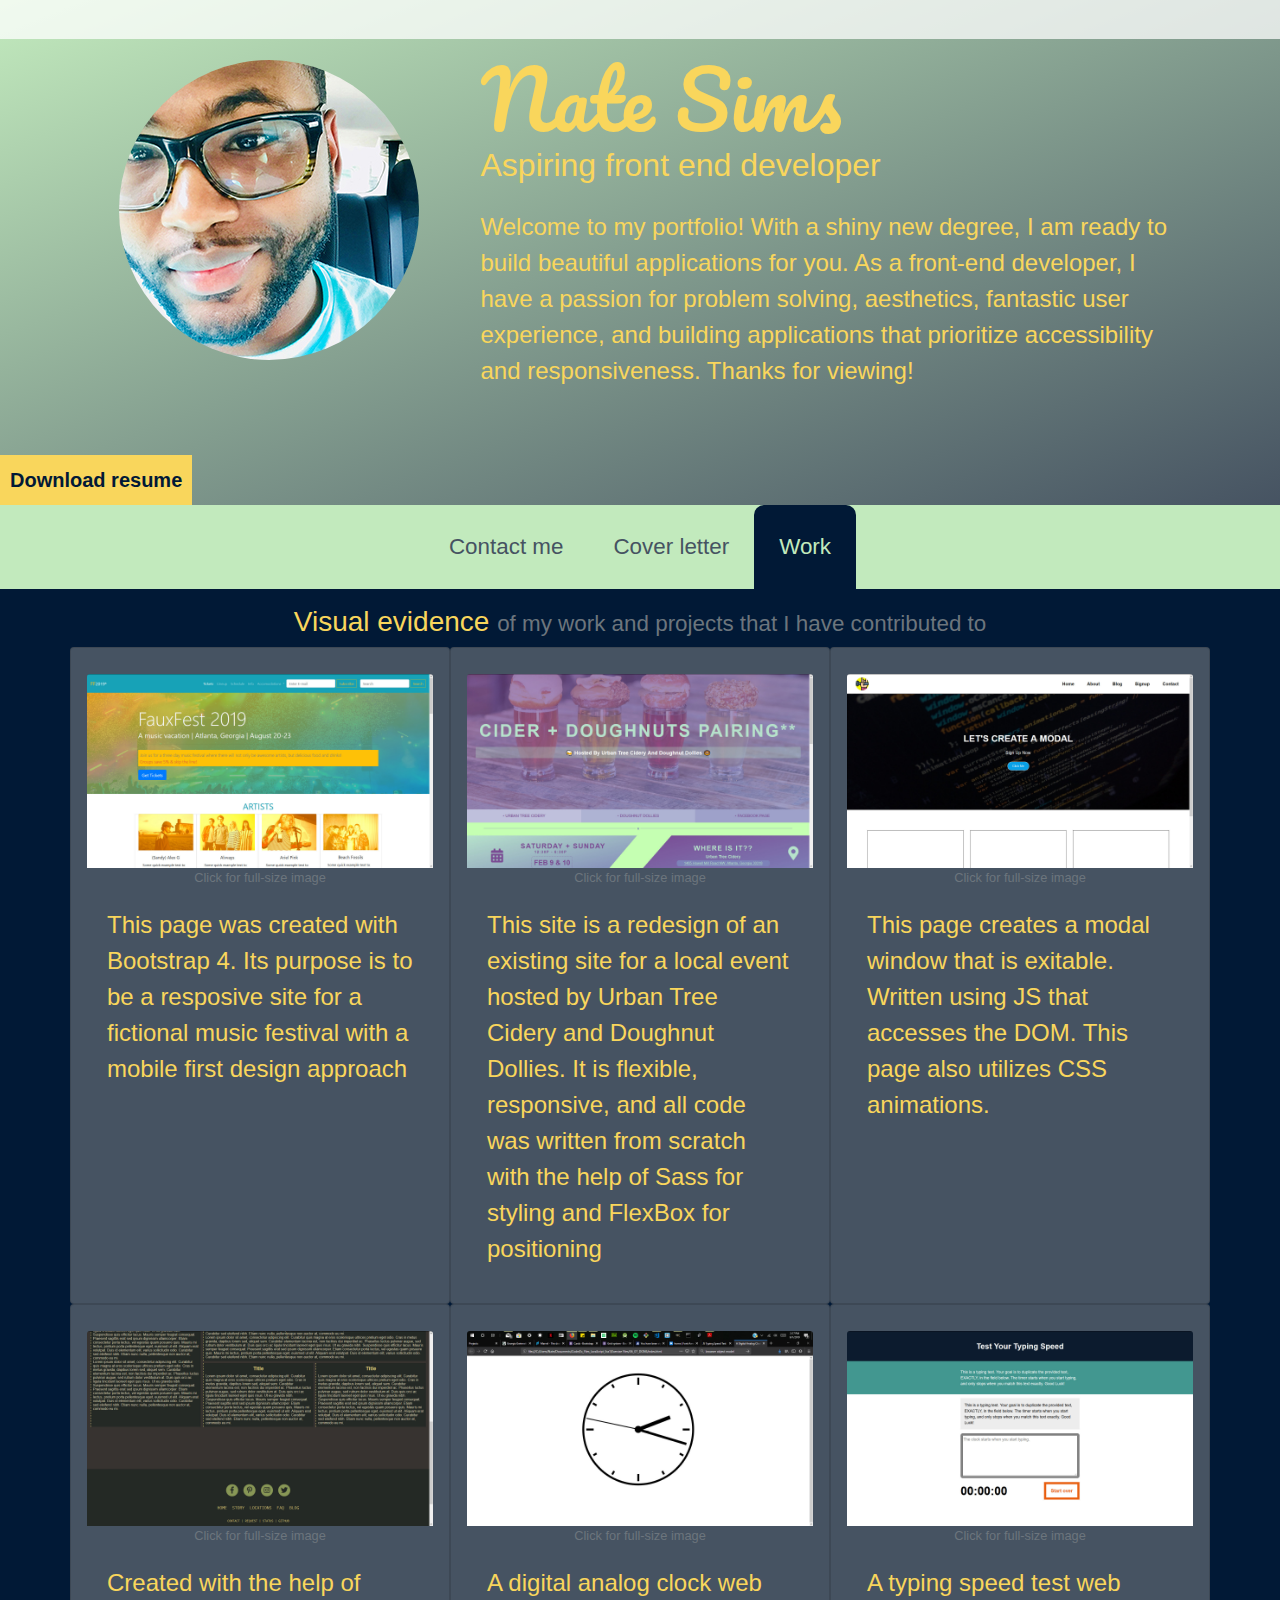
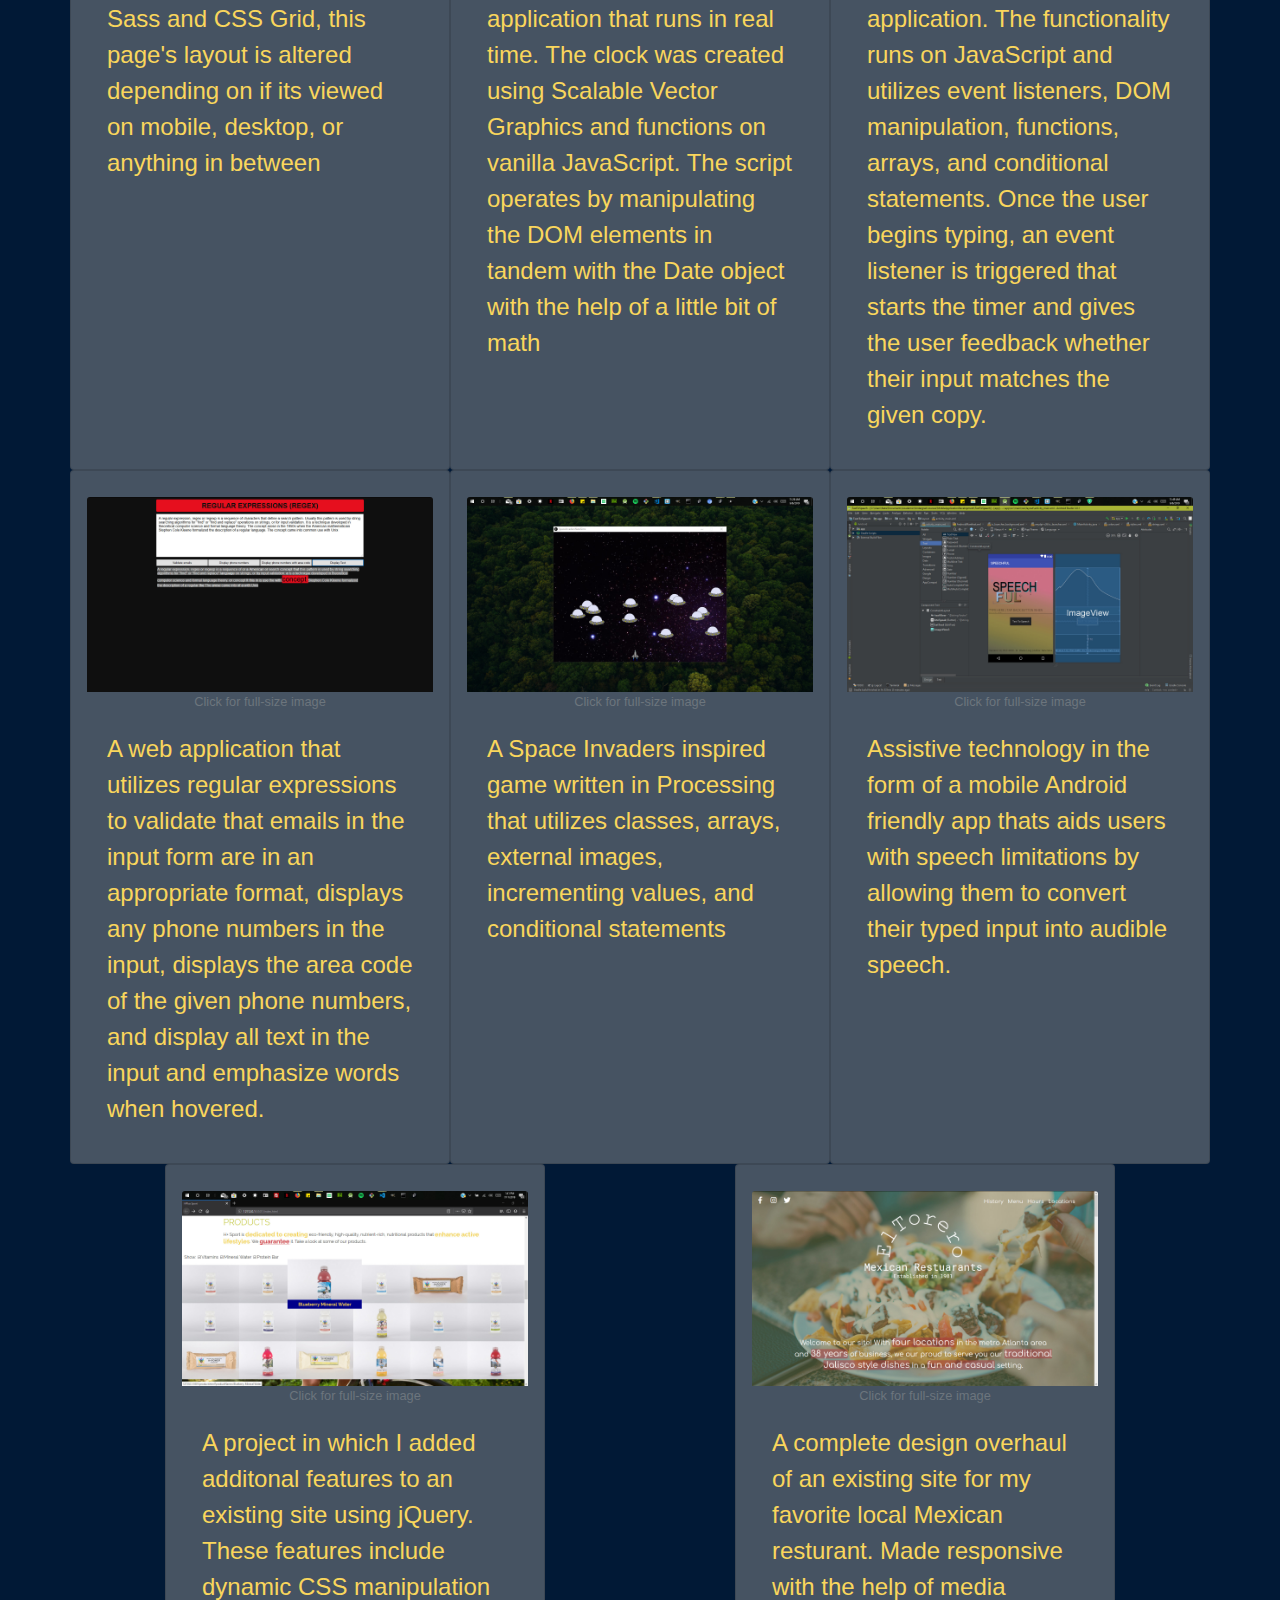
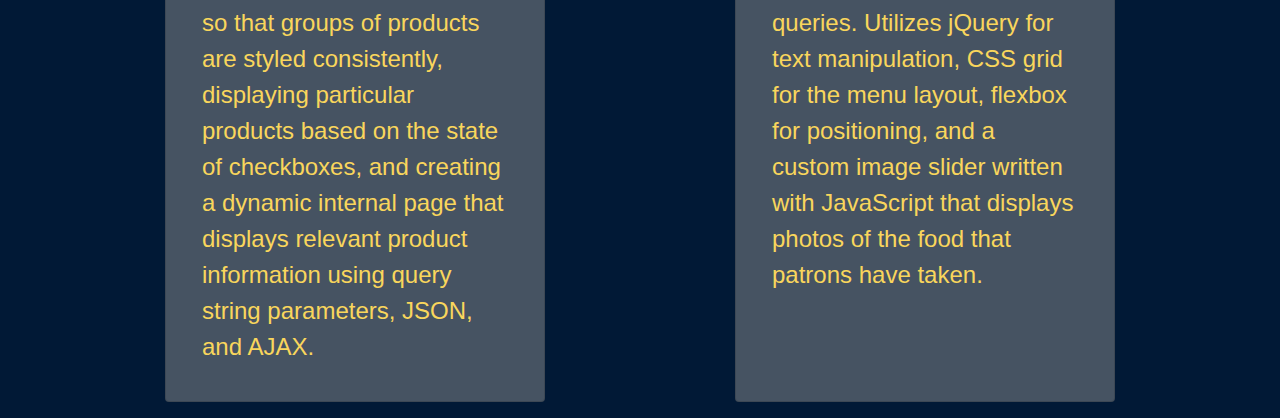
==== projects.html @ c5908b1e "added working files to repo" ====
<!DOCTYPE html>
<html lang="en">

<head>
    <meta charset="UTF-8">
    <meta name="viewport" content="width=device-width, initial-scale=1.0">
    <meta http-equiv="X-UA-Compatible" content="ie=edge">
    <link rel="stylesheet" href="https://use.fontawesome.com/releases/v5.3.1/css/all.css"
        integrity="sha384-mzrmE5qonljUremFsqc01SB46JvROS7bZs3IO2EmfFsd15uHvIt+Y8vEf7N7fWAU" crossorigin="anonymous">
    <link href="https://fonts.googleapis.com/css?family=Montserrat|Pacifico|Arvo" rel="stylesheet">
    <link rel="stylesheet" type="text/css" href="_css/resume-styles.css">
    <link rel="stylesheet" href="https://stackpath.bootstrapcdn.com/bootstrap/4.3.1/css/bootstrap.min.css"
        integrity="sha384-ggOyR0iXCbMQv3Xipma34MD+dH/1fQ784/j6cY/iJTQUOhcWr7x9JvoRxT2MZw1T" crossorigin="anonymous">
    <title>Projects</title>
</head>

<body>
    <main role="main">
        <header role="header" class="header">
            <div class="top-nav">
                <!-- <a href="#objective">Objective </a> -->
                <!-- <a href="#skills">Skills </a> -->
                <!-- <a href="index.html#education">Education </a> -->
                <!-- <a href="#coursework-projects">Coursework</a> -->
                <!-- <a href="#connect">Connect</a> -->
                <div class="homeContainer">
                    <a href="http://www.natesresume.com"><i class="fas fa-home"></i></a>
                    <!-- <a href="http://www.natesresume.com" class="home">Home</a> -->
                    <a href="mailto: nsims@ggc.edu?subject=Hey%20Nate!"><i class="fas fa-envelope"></i></a>
                    <!-- <a href="mailto: nsims@ggc.edu?subject=Hey%20Nate!">Contact me</a> -->

                </div>


            </div>
            <div class="content-wrap">
                <div class="column-left header-content">
                    <img src="_images/profileicon300.jpg" id="profileicon">
                </div>
                <div class="column-right intro projectsIntro header-content">
                    <h1 id="name">Nate Sims</h1>
                    <h2>Aspiring front end developer</h2>
                    <p class="header-paragraph">Welcome to my portfolio! With a shiny new degree, I am ready to build
                        beautiful applications for
                        you. As a front-end
                        developer, I have a passion for problem solving, aesthetics, fantastic user experience, and
                        building applications that prioritize accessibility and responsiveness. Thanks for viewing!
                    </p>
                </div>
                <!--
        <div class="nav">
            <nav role="navigation" class="navigation">
                <a href="contact.html" title="Contact me">Contact me</a>
                <a href="cover-letter.html" title="Cover letter">Cover letter</a>
                <a href="projects.html" title="Completed projects">Completed projects</a>
            </nav>
        </div>
        -->
                <a href="Nate Sims Resume.pdf" id="printable" download="natesresume">Download resume</a>
            </div>
        </header>
        <nav class="navv navvProjects" role="navigation">
            <div class="content-wrap">
                <a href="mailto: nsims@ggc.edu?subject=Hey%20Nate!" title="Contact Me">Contact me</a>
                <a href="Nate Sims Cover Letter.pdf" title="Cover Letter" download="natesCoverLetter">Cover letter</a>
                <a href="projects.html" title="Completed Projects" class="active">Work</a>
            </div>
        </nav>
        <!-- <div class="container"> -->
        <div class="modalFullSizeImage">
            <div class="fullSizeImage"></div>
        </div>
        <div class="row py-3">
            <div class="container">
                <h3 class="visualEvidence text-center">
                    Visual evidence
                    <small class="text-muted"> of my work and projects that I have contributed to</small>
                </h3>
                <div class="row">
                    <div class="card px-3 py-3 mx-auto col-12 col-md-8 col-lg-6 col-xl-4" style="width: 36rem;">
                        <img src="_images/fauxfest.jpg" class="card-img-top showClickCursor enlargeImage" alt="...">
                        <small class="text-secondary text-center full-size">Click for full-size image</small>
                        <div class="card-body">
                            <p class="card-text">This page was created with Bootstrap 4. Its purpose is to be a
                                resposive
                                site for a fictional music
                                festival
                                with a mobile first design approach</p>
                        </div>
                    </div>
                    <div class="card px-3 py-3 mx-auto col-12 col-md-8 col-lg-6 col-xl-4" style="width: 36rem;">
                        <img src="_images/cideranddoughnuts.jpg" class="card-img-top showClickCursor enlargeImage"
                            alt="...">
                        <small class="text-secondary text-center full-size">Click for full-size image</small>
                        <div class="card-body">
                            <p class="card-text">This site is a redesign of an existing site for a local event hosted by
                                Urban Tree Cidery and Doughnut Dollies. It is flexible, responsive, and all code was
                                written
                                from scratch with the help of Sass for styling and FlexBox for positioning</p>
                        </div>
                    </div>
                    <div class="card px-3 py-3 mx-auto col-12 col-md-8 col-lg-6 col-xl-4" style="width: 36rem;">
                        <img src="_images/modal.jpg" class="card-img-top showClickCursor enlargeImage" alt="...">
                        <small class="text-secondary text-center full-size">Click for full-size image</small>
                        <div class="card-body">
                            <p class="card-text">This page creates a modal window that is exitable. Written using JS
                                that
                                accesses the DOM. This page also utilizes CSS animations.</p>
                        </div>
                    </div>
                    <div class="card px-3 py-3 mx-auto col-12 col-md-8 col-lg-6 col-xl-4" style="width: 36rem;">
                        <img src="_images/sassandgrid.jpg" class="card-img-top showClickCursor enlargeImage" alt="...">
                        <small class="text-secondary text-center full-size">Click for full-size image</small>
                        <div class="card-body">
                            <p class="card-text">Created with the help of Sass and CSS Grid, this page's layout is
                                altered
                                depending on if its viewed on mobile, desktop, or anything in between</p>
                        </div>
                    </div>
                    <div class="card px-3 py-3 mx-auto col-12 col-md-8 col-lg-6 col-xl-4" style="width: 36rem;">
                        <img src="_images/digitalanalogclock.jpg" class="card-img-top showClickCursor enlargeImage"
                            alt="...">
                        <small class="text-secondary text-center full-size">Click for full-size image</small>
                        <div class="card-body">
                            <p class="card-text">A digital analog clock web application that runs in real time. The
                                clock
                                was created using Scalable Vector Graphics and functions on vanilla JavaScript. The
                                script
                                operates by manipulating the DOM elements in tandem with the Date object with the help
                                of a
                                little bit of math</p>
                        </div>
                    </div>
                    <div class="card px-3 py-3 mx-auto col-12 col-md-8 col-lg-6 col-xl-4" style="width: 36rem;">
                        <img src="_images/typingspeedapp.jpg" class="card-img-top showClickCursor enlargeImage"
                            alt="...">
                        <small class="text-secondary text-center full-size">Click for full-size image</small>
                        <div class="card-body">
                            <p class="card-text">A typing speed test web application. The functionality runs on
                                JavaScript
                                and utilizes event listeners, DOM manipulation, functions, arrays, and conditional
                                statements. Once the user begins typing, an event listener is triggered that starts the
                                timer and gives the user feedback whether their input matches the given copy.</p>
                        </div>
                    </div>
                    <div class="card px-3 py-3 mx-auto col-12 col-md-8 col-lg-6 col-xl-4" style="width: 36rem;">
                        <img src="_images/regex.jpg" class="card-img-top showClickCursor enlargeImage" alt="...">
                        <small class="text-secondary text-center full-size">Click for full-size image</small>
                        <div class="card-body">
                            <p class="card-text">A web application that utilizes regular expressions to validate that
                                emails in the input form are in an appropriate
                                format, displays any phone numbers in the input, displays the area code of the given
                                phone numbers, and display all text in the input and emphasize words when hovered.</p>
                        </div>
                    </div>
                    <div class="card px-3 py-3 mx-auto col-12 col-md-8 col-lg-6 col-xl-4" style="width: 36rem;">
                        <img src="_images/spaceinvaders.jpg" class="card-img-top showClickCursor enlargeImage"
                            alt="...">
                        <small class="text-secondary text-center full-size">Click for full-size image</small>
                        <div class="card-body">
                            <p class="card-text">A Space Invaders inspired game written in Processing that utilizes
                                classes, arrays, external images, incrementing values, and conditional statements</p>
                        </div>
                    </div>
                    <div class="card px-3 py-3 mx-auto col-12 col-md-8 col-lg-6 col-xl-4" style="width: 36rem;">
                        <img src="_images/speechful.jpg" class="card-img-top showClickCursor enlargeImage" alt="...">
                        <small class="text-secondary text-center full-size">Click for full-size image</small>
                        <div class="card-body">
                            <p class="card-text">Assistive technology in the form of a mobile Android friendly app thats
                                aids users with speech limitations by allowing them to convert their typed input into
                                audible speech.</p>
                        </div>
                    </div>
                    <div class="card px-3 py-3 mx-auto col-12 col-md-8 col-lg-6 col-xl-4" style="width: 36rem;">
                        <picture>
                            <source media="(max-width: 675px)" srcset="_images/hplussport-mobile.jpg">
                            <img src="_images/hplussport.jpg" class="card-img-top showClickCursor enlargeImage"
                                alt="...">
                        </picture>
                        <small class="text-secondary text-center full-size">Click for full-size image</small>
                        <div class="card-body">
                            <p class="card-text">A project in which I added additonal features to an existing site using
                                jQuery. These features include dynamic CSS manipulation so that groups of products are
                                styled consistently, displaying particular products
                                based on the state of checkboxes, and creating a dynamic internal page that displays
                                relevant product information using query string parameters, JSON, and AJAX.</p>
                        </div>
                    </div>
                    <div class="card px-3 py-3 mx-auto col-12 col-md-8 col-lg-6 col-xl-4" style="width: 36rem;">
                        <img src="_images/eltorero.jpg" class="card-img-top showClickCursor enlargeImage" alt="...">
                        <small class="text-secondary text-center full-size">Click for full-size image</small>
                        <div class="card-body">
                            <p class="card-text">A complete design overhaul of an existing site for my favorite local Mexican resturant. Made responsive with
                                the help of media queries. Utilizes jQuery for text manipulation, CSS grid for the
                                menu layout, flexbox for positioning, and a custom image slider written with JavaScript that displays photos of the food that patrons have taken.
                            </p>
                        </div>
                    </div>
                </div>
            </div>
        </div>
        <!-- </div> -->


    </main>
    <script src="_javascript/resume-script.js"></script>
    <script src="https://code.jquery.com/jquery-3.3.1.slim.min.js"
        integrity="sha384-q8i/X+965DzO0rT7abK41JStQIAqVgRVzpbzo5smXKp4YfRvH+8abtTE1Pi6jizo" crossorigin="anonymous">
    </script>
    <script src="https://cdnjs.cloudflare.com/ajax/libs/popper.js/1.14.7/umd/popper.min.js"
        integrity="sha384-UO2eT0CpHqdSJQ6hJty5KVphtPhzWj9WO1clHTMGa3JDZwrnQq4sF86dIHNDz0W1" crossorigin="anonymous">
    </script>
    <script src="https://stackpath.bootstrapcdn.com/bootstrap/4.3.1/js/bootstrap.min.js"
        integrity="sha384-JjSmVgyd0p3pXB1rRibZUAYoIIy6OrQ6VrjIEaFf/nJGzIxFDsf4x0xIM+B07jRM" crossorigin="anonymous">
    </script>
</body>

</html>
---- _css/resume-styles.css ----
/* Color pallette
    #ED254E | red
    #F9D65C | yellow
    #C2EABD | mint
    #011936 | dark blue
    #465362 | gray blue    
*/

/*ROOT\BODY*/
html {
    box-sizing: border-box;
}

html, body {
    max-width: 100%;
    overflow-x: hidden;
}

*,
*:before,
*:after {
    /*  box-sizing: inherit;*/
}

h1 {
    font-family: 'Pacifico', cursive;
    font-size: 80px;
}

h2 {
    text-align: center;
}

aside h2,
article h2 {
    text-transform: uppercase;
    letter-spacing: .5em;
}

h3 {}

h4 {}

p {
    font-size: 1.5em;
}

ul {
    list-style-type: square;
}

li {
    font-size: 1.5em;
}

a {}

img {
    display: block;
    margin-left: auto;
    margin-right: 0;
    margin-top: 10px;
}

body {
    font-family: 'Montserrat', sans-serif;
    margin: 0 auto;

}

.content-wrap {
    /*    max-width: 950px;*/
    margin: 0;
    padding: 25px;
    overflow: hidden;
}


h3+h4 {
    margin-top: -15px;
    font-weight: 100;
}

/*FIXED NAV*/
div.top-nav {
    display: inline-block;
    position: fixed;
    text-decoration: none;
    background: rgba(255,255,255,.75);
    width: 100%;
    /* height: 30px; */
    top: 0px;
    text-align: center;
    font-size: 1.2em;
    font-weight: 600;
    z-index: 1;
    color: #ED254E;
    padding: 5px;
}

.top-nav a {
    text-decoration: none;
    color: #ED254E;
    padding: 0px 10px;
    transition: all 200ms ease;

}

.top-nav a:hover {
    background: none;
    color: #011936;
}

.home {
    /* margin-left: 25px !important; */
    /* border: 1px solid black; */
    padding: 0px !important;
    /* text-transform: uppercase; */
    /* border: 1px solid black !important; */
}


/*HEADER*/
header {
    position: relative;
}

.header {
    /* background: #465362; */
    background-image: linear-gradient(to bottom right, #C2EABD, #465362);
    color: #F9D65C;
}

.header h1 {
    font-size: 5em;
    margin-bottom: auto;
    margin-top: auto;
}

.header a {
    display: inline-block;
}

.header a:hover {
    text-decoration: none;
}

.sliderContainer {
    /* border: 1px solid black; */
    display: flex;
    /* align-items: flex-end; */
}

.listContainer {
    /* border: 1px solid black; */
    display: inline-block;
    margin-left: 10px;
    height: 35px;
    width: 300px;
    position: relative;
    align-self: center;
    overflow: hidden;
}

.listContainer ul {
    list-style-type: none;
    padding: 0px;
    /* margin-left: 10px; */
    text-align: left;
    /* border: 1px solid black; */
}

.listItems {
    /* border: 1px solid black; */
    position: absolute;
    transition: all 150ms ease;
    /* bottom: -125px; */
}

.item1 {
    color: #011936;
}

.item2 {
    color: #C2EABD
}

.item3 {
    color: #ED254E
}

.item4 {
    color: white;
}

#printable {
    position: relative;
    display: inline-block;
    background: #F9D65C;
    transition: background 100ms ease;
    color: #011936;
    transition: color 1000ms ease;
    text-decoration: none;
    font-weight: 600;
    font-size: 20px;
    padding: 10px;
    top: 25px;
    right: 25px;
}

#printable:hover {
    background: #011936;
    color: #F9D65C;
}

.hamburger {
    position: relative;
    top: 25px;
    left: 75%;
    font-size: 1.25em;
    transition: all 200ms ease;
    color: white;
    display: none;
}

.hamburger:hover {
    color: #F9D65C;
    cursor: pointer;
}

.navv {
    /* display: none; */
}



.navvProjects .content-wrap a:hover{
    /* border-radius: 5px; */
    /* color: black !important;
    background: none; */
    /* background: none; */
}


.intro {
    text-align: center;
    /*    left: 100px;*/
}

.intro h1 {
    position: relative;
}

.intro h2 {
    text-align: left;
}

.intro p {
    text-align: left;
}

.header-content {
    padding: 25px;
}

.header-paragraph {
    margin-top: 25px;
}


/*HOME NAV*/
.nav {
    width: 100%;
    margin: 0px 25%;
}

#profileicon {
    border-radius: 50%;
    /*    margin: 0 auto;*/

}

#name {
    text-align: left;
}

.personal {
    font-family: 'Arvo', serif;
    font-size: 40px;
}

.navigation {
    margin: 0 auto;
}

.navigation a {
    text-decoration: none;
    font-size: 1.1em;
    border-style: dotted;
    margin: 0px 5px;
    padding: 1px 10px;
    font-size: 20px;
    background: #ED254E;
    border-width: .1em;
    transition: background .5s ease;
}

.navigation a:hover {
    background: #465362;
}

.navv {
    background: #C2EABD;
    /*    display: inline-block;*/
    width: 100%;
    left: 0px;
    /* margin-left: -50px; */
    font-size: 1.4em;
    padding: 0px 25px;
    text-align: center;
}

.navv a {
    text-decoration: none;
    /* padding: 10px 25px; */
    ;
    padding: 25px;
    transition: all 250ms ease;
    left: 0px;
    color: #465362;
    /* background: #011936; */
    /* border: 1px solid black; */
    /* display: block; */
    /* border-right: 2px solid #011936; */
}

nav .content-wrap {
    display: flex;
    justify-content: center;
    padding: 0px;
}

.navv a:hover {
    background: #011936;
    text-decoration: none;
    color: #C2EABD;
    /* padding: 25px; */
}


/*OBJECTIVE*/



/*SKILLS*/
.skills {
    background: linear-gradient(rgba(1, 25, 54, .5), rgba(1, 25, 54, .8)), url(../_images/carl-heyerdahl-181868-unsplash.jpg) fixed;
    background-size: cover;
    color: #C2EABD;
    padding: 1px;

}


/*EDUCATION*/
aside {
    background: #ED254E;
    color: #011936;
    padding: 1px;
}

.education {
    text-align: center;
    background: rgba(194, 234, 189, .2);
    width: 50%;
    margin: 0 auto;
    /* padding: 1px 0px; */
    padding: 10px;
    border-radius: 5px;
}

.education h3 {
    font-size: 1.35em;
}

.education h3:first-of-type {
    /* border: 1px solid black; */
    padding-bottom: 10px;
}

#education {
    font-weight: 100;
}

.gpa {
    color: #C2EABD;
    text-shadow: 2px 2px 2px rgb(185, 29, 60)
}



/*COURSEWORK*/
.coursework-projects {
    background: #C2EABD;
    color: #011936;
    padding: 1px;
}

.coursework-projects ul li {
    line-height: 1.6;
}

.coursework-projects .column-right::after {
    content: "";
    display: block;
    width: 80%;
    border-bottom: 1px dotted #ED254E;
    position: relative;
    left: 10%;
}

.coursework-projects .column-right:last-child::after {
    display: none;
}


/*FOOTER*/
footer {
    text-align: center;
    /*
    background: linear-gradient(rgba(237,37,78, .3) , rgba(237,37,78, .8)), url(../_images/splashrsz.jpg) fixed;
    background-size: cover;
*/
    background: #ED254E;
    background: linear-gradient(to bottom right, rgb(237, 37, 78), rgb(249, 214, 92));
    color: #011936;
    padding: 1px;
    padding-bottom: 10px;
}

footer a {
    /*    text-decoration: none;*/
    color: #011936;
}



.fab {
    font-size: 50px;
    margin-top: -20px;
    text-decoration: none;
    display: inline-block;
    padding: 10px;
    transition: color 250ms ease;
}

.fab:hover {
    color: #C2EABD;
}

.back-to-top-button {
    text-decoration: none;
    text-transform: uppercase;
    transition: all 200ms ease;
    border: 1px solid #465362;
    padding: 5px;
    height: 50px;
    display: flex;
    width: 10%;
    margin: 0 auto;
    /* background: #011936; */
    background: transparent;
    color: #465362;
    align-items: flex-end;
    border-radius: 5px;
    font-size: .75rem;
    margin-top: 0;
}

.back-to-top-button:hover {
    /* background-color: #011936; */
    /* padding: 5px; */
    text-decoration: none;
    background: #C2EABD;
    color: #011936;
    border: 1px solid #C2EABD;
    /* font-size: 1.05em; */

}

#connect p {
    /* border: 1px solid black; */
    padding-top: 20px;
    margin-bottom: 5px;
}

.madeWithLove {
    /* border: 1px solid black; */
    /* width: 100%; */
    /* height: 75px; */
    position: relative;
    bottom: 0px;
}

.heart {
    /* border: 1px solid black; */
    /* width: 50px; */
    /* height: 50px; */
    display: inline-block;
    /* padding: 10px; */
    animation-iteration-count: infinite;
    animation-duration: 1s;
    animation-name: beatingHeart;
    animation-direction: alternate;
    /* animation-timing-function: ease; */
}

@keyframes beatingHeart {
    0%
    {
      transform: scale( .75 );
    }
    20%
    {
      transform: scale( 1 );
    }
    40%
    {
      transform: scale( .75 );
    }
    60%
    {
      transform: scale( 1 );
    }
    80%
    {
      transform: scale( .75 );
    }
    100%
    {
      transform: scale( .75 );
    }
}


/*MEDIA QUERIES*/

@media only screen and (max-width: 1000px) {
    .education {
        width: 100%;
    }

    .education h2 {
        border-left: 1px solid #ED254E;
        border-right: 1px solid #ED254E;

        padding: 20px;
    }

    .education h4 {
        /* border: 1px solid black; */
        margin-bottom: 20px;
    }


}

@media only screen and (min-width: 850px) {
    .column-left {
        width: 35%;
        float: left;
        min-height: 175px;
        padding-right: 3%;
    }

    .column-right {
        width: 62%;
        float: left;
        min-height: 175px;
    }

    .skills .content-wrap > h3, .skills .content-wrap > ul {
        /* border: 1px solid black; */
        margin-left: 5%;
        /* padding-left: 25px; */
    }
}

@media only screen and (max-width: 849px) {
    #name {
        text-align: center;
    }

    header h2 {
        margin-left: 15%
    }

    .navigation {}

    .navigation a {}



    .coursework-projects {}

    .coursework-projects h3 {
        text-align: center;
        margin-top: 50px;
    }

    .coursework-projects h4 {
        text-align: center;
    }

    #profileicon {
        border-radius: 50%;
        margin: 0 auto;

    }

    .nav {
        width: 100%;
        margin: 0px 10%;
    }



}

/*MOBILE MEDIA QUERIES*/
@media only screen and (max-width: 675px) {
    h1 {
        /* font-size: 40px; */
    }

    .projectsIntro h2 {
        /* border: 1px solid black; */
        font-size: 20px;
        margin: 0 auto;
        text-align: center;
        padding-bottom: 10px;
        font-weight: 100;
        color: white;
    }

    .homeContainer {
        /* border: 1px solid black; */
        display: inline-block;
        /* padding: 100px; */
        /* text-align: center; */
    }

    .homeContainer .fas {
        font-size: 1.5em;
    }

    .home {
        /* border: 1px solid black; */
    }

    .fas {
        /* border: 1px solid black; */
        padding-left: 0px !important;
    }

    #name {
        font-size: 50px;
        color: white;
    }

    .header-content {
        padding: 10px;
    }
    
    .sliderContainer {
        /* border: 1px solid black; */
        flex-direction: column;
        /* text-align: center; */
    }

    #profileicon {
        /* border: 1px solid black; */
        width: 50%;
        height: 50%;
        /* margin-bottom: 0px; */
    }

    .sliderContainer h2 {
        /* border: 1px solid black; */
        /* text-align: center; */
        margin: 0 auto;
        font-size: 25px;
        /* color: white !important; */
        /* width: 200px; s*/
    }

    .listContainer {
        /* display: flex; */
        /* justify-content: center; */
        /* align-items: center; */
        /* border: 1px solid black; */
        /* text-align: center; */
    }

    .listItems li {
        font-size: 20px;
        /* text-align: center; */
        /* border: 1px solid black; */
        /* margin: 0 auto; */
        /* align-self: center; */
    }

    .listItems {
        text-align: center;
        /* border: 1px solid black; */
        margin: 0 auto;
        width: 100%;
    }

    .header-paragraph {
        font-size: 20px;
        text-align: center !important;
        /* border: 1px solid black; */
        padding: 5px;
        background: rgba(0,0,0,.1);
        margin-top: 5px;
    }

    #printable {
        /* border: 1px solid black; */
        font-size: 12px;
        padding: 5px;
        font-weight: normal;
    }

    .hamburger {
        display: inline-block;
        position: relative;
        top: 25px;
        left: 62.5%;

    }

    #navv {
        /* border: 1px solid black; */
        display: none;
    }

    #navv {
        /* border: 1px solid black; */
        /* display: none; */
    }

    .content-wrap {
        /* border: 1px solid black; */
        /* padding: 0px; */
        /* width: 100% !important; */
    }

    .navv .content-wrap {
        /* border: 1px solid black; */
        display: flex;
        flex-direction: column;
        /* display: none; */
    }

    .navv a {
        /* border: 1px solid black; */
        font-size: 15px;
        padding: 10px;
        width: 100%;
    }

    .navvProjects .content-wrap{
        flex-direction: row;
        /* flex-direction: row; */
        /* flex-direction: row; */
    }

    #objective {
        /* border: 1px solid black; */
    }

    #objective .content-wrap {
        padding: 10px;

    }

    #objective h2 {
        /* border: 1px solid black; */
        font-size: 25px;
    }

    #objective p {
        /* border: 1px solid black; */
        font-size: 15px;
        text-align: center;
    }

    #skills {
        /* border: 1px solid black; */
        background: linear-gradient(rgba(1, 25, 54, .5), rgba(1, 25, 54, .8)), url(../_images/skillsbgmobile3-mobile2.jpg) scroll;
        background-size: cover;
        /* background-attachment: fixed; */
        color: #C2EABD;
        padding: 1px;
    
    }

    #skills h2 {
        /* border: 1px solid black; */
        font-size: 25px;
    }

    #skills h3 {
        /* border: 1px solid black; */
        font-size: 20px;
    }

    #skills h4 {
        /* border: 1px solid black; */
        font-size: 12px;
    }

    #skills ul li {
        /* border: 1px solid black; */
        font-size: 15px;
    }

    #education h3 {
        /* border: 1px solid black; */
        font-size: 15px;
        /* margin-bottom: 0; */
    }

    .coursework-projects h2 {
        /* border: 1px solid black; */
        font-size: 25px;
        margin-bottom: 10px;
    }

    .coursework-projects h3 {
        font-size: 20px;
        /* border: 1px solid black; */
        margin-top: 10px;
        /* margin-bottom: 5px !important; */
    }

    .coursework-projects h4 {
        font-size: 12px;
        color: #ED254E;
        /* border: 1px solid black; */
        margin-top: 1px;
    }

    .coursework-projects ul li {
        /* border: 1px solid black; */
        font-size: 15px;
    }

    footer {
        background: linear-gradient(to bottom right, rgb(237, 37, 78), rgb(249, 214, 92));

    }

    #connect h2 {
        /* border: 1px solid black; */
        font-size: 25px;
        margin-bottom: 0px;
    }

    #connect p {
        /* border: 1px solid black; */
        font-size: 12px;
        margin-bottom: 0px;
    }

    .fab {
        /* border: 1px solid black; */
        font-size: 36px;
        margin-top: 0px;
        padding: 5px;
    }

    .back-to-top-button {
        /* border: 1px solid black; */
        font-size: 15px !important;
    }

    .visualEvidence {
        /* border: 1px solid black; */
        font-size: 20px;
        /* text-align: left !important; */
    }

    .card-text {
        /* border: 1px solid black; */
        font-size: 15px;
    }

    .full-size {
        border: 1px solid black;
        display: none;
    }

    .back-to-top-button {
        width: 30%;
        font-size: .5rem !important;
        height: 30px;
        margin-top: 7px;
    }

    .back-to-top-button:hover {

    }


}

@media only screen and (max-width: 515px) {
    .top-nav a{
        /* border: 1px solid black; */
        font-size: 12px;
    }
}

/*!!!!PROJECTS PAGE!!!!*/
.row {
    /* border: 1px solid black; */
    background: #011936;
}

.card {
    background: #465362 !important;
    color: #F9D65C;
}

.bg-info {
    background: #C2EABD;
}

/*TOP NAV*/
.top-nav .fas {
    /* border: 1px solid black; */
    /* padding-left: 50px; */
}

/*MAIN NAVIGATION*/

.active {
    background: #011936;
    color: #C2EABD !important;
    border-top-left-radius: 10px;
    border-top-right-radius: 10px;
}

/*CONTENT*/
.visualEvidence {
    color: #F9D65C !important;
}

.showClickCursor {
    cursor: pointer;
}

main {
    position: relative;
}

.modalFullSizeImage {
    position: absolute;
    top: 0px;
    left: 0px;
    width: 100%;
    height: 100%;
    background: rgba(0, 0, 0, .5);
    z-index: 100;
    display: none;
}

.fullSizeImage {
    position: relative;
    width: 90vw;
    height: 90vh;
    top: 50%;
    left: 5%;
    /* background-image: url("../_images/cideranddoughnuts.jpg"); */
    background-size: contain;
    background-repeat: no-repeat;
    background-position: center;
}
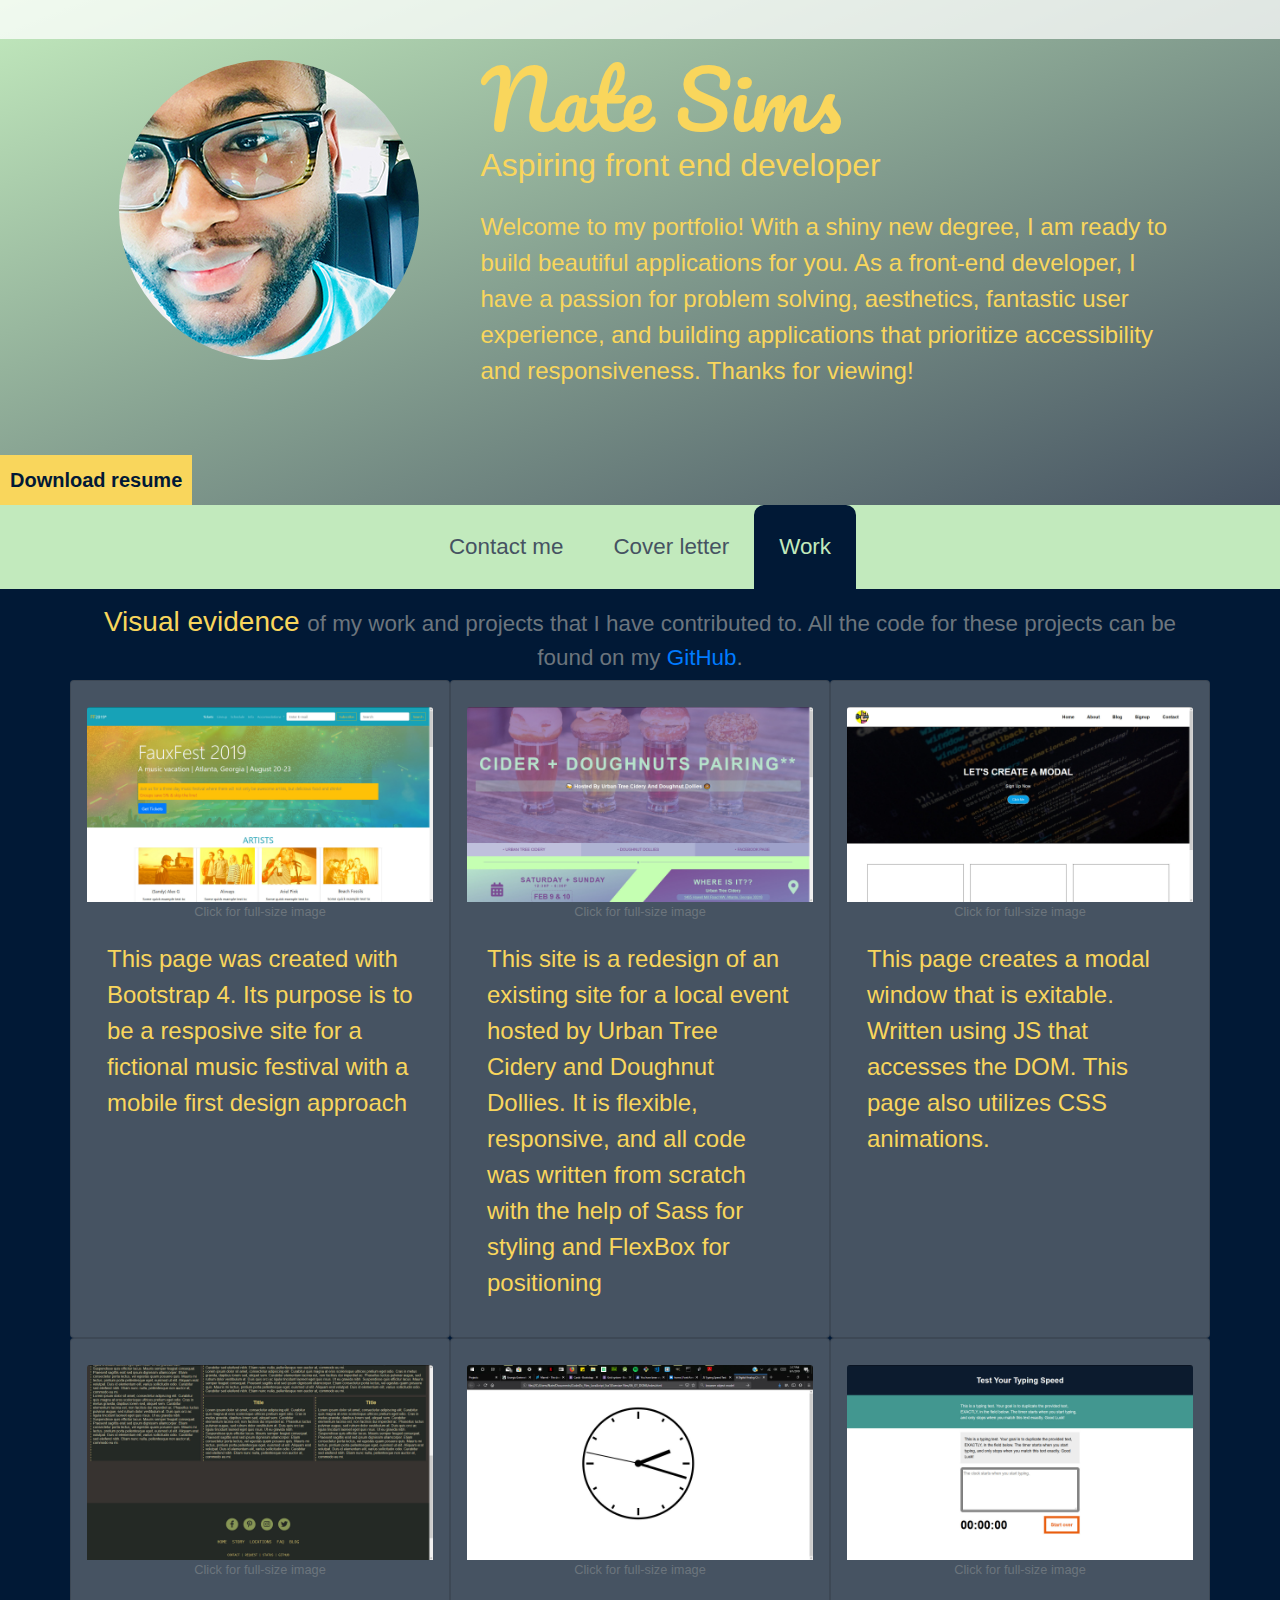
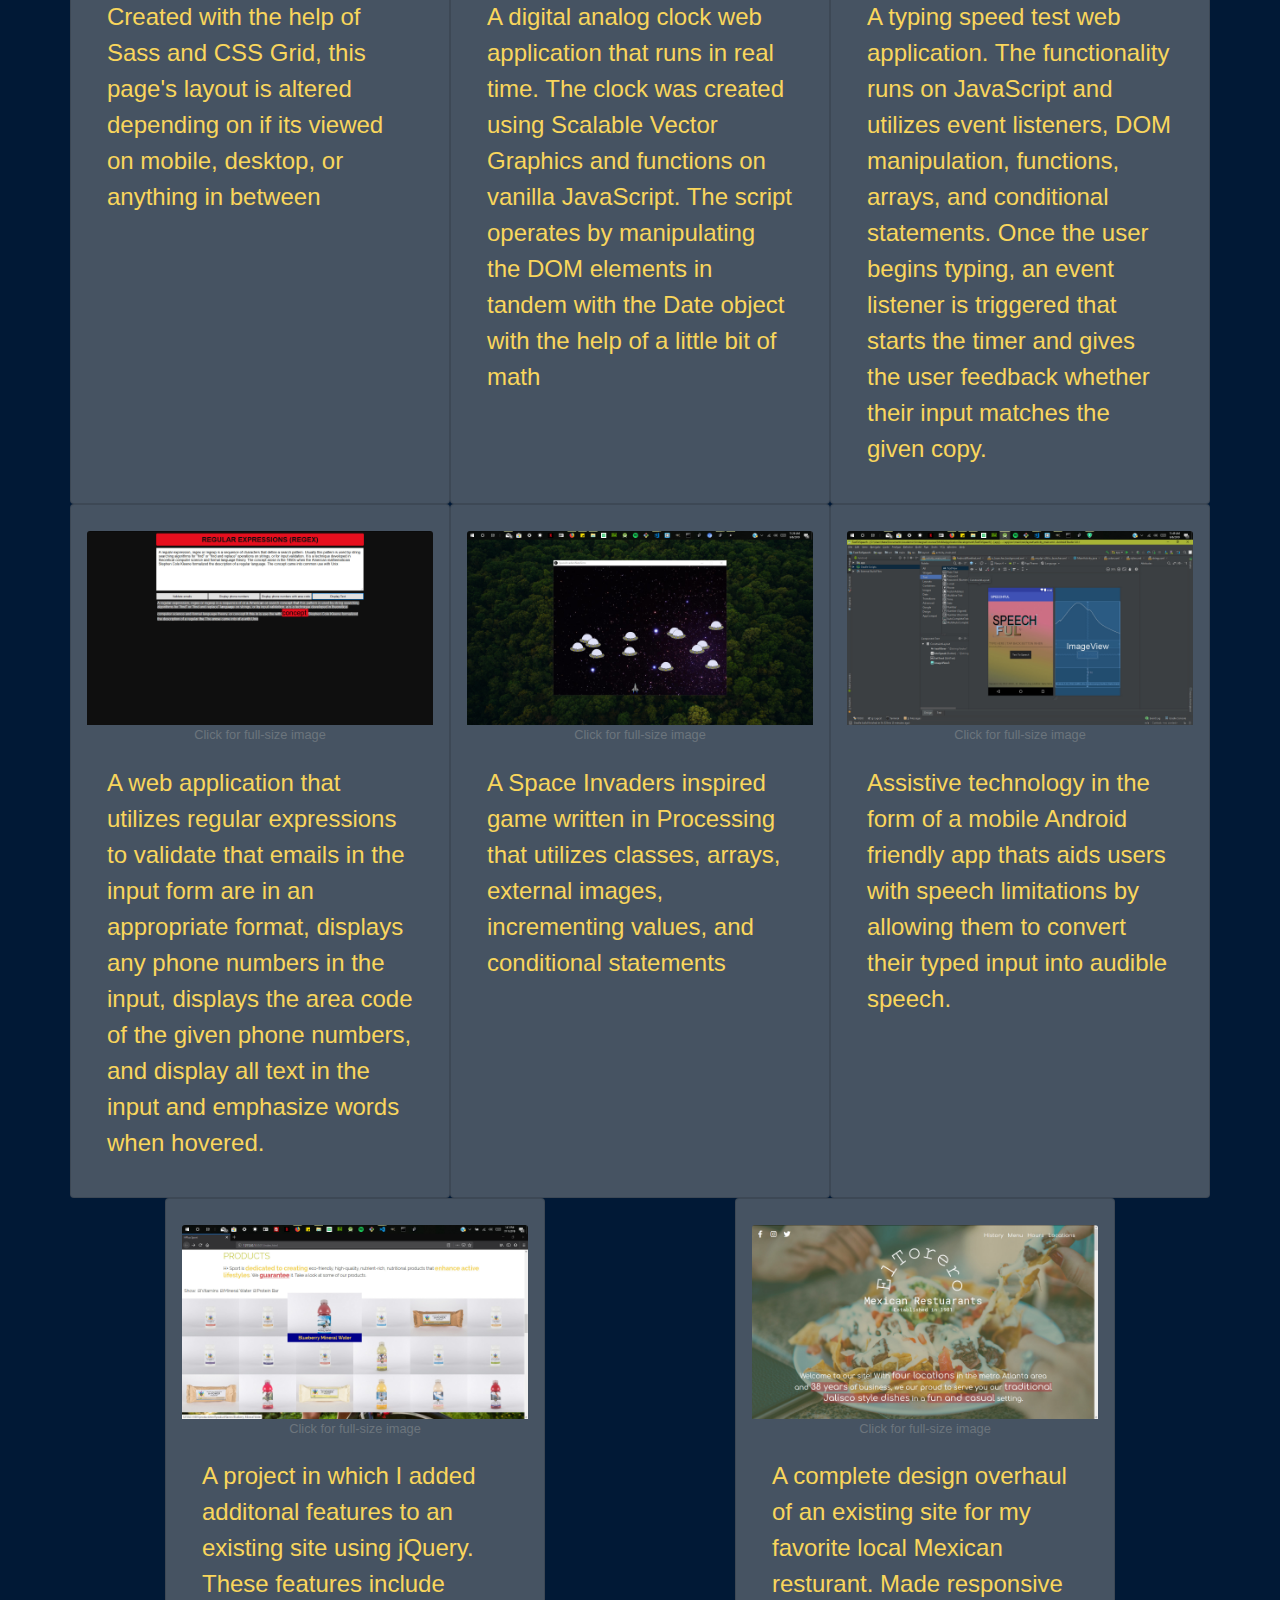
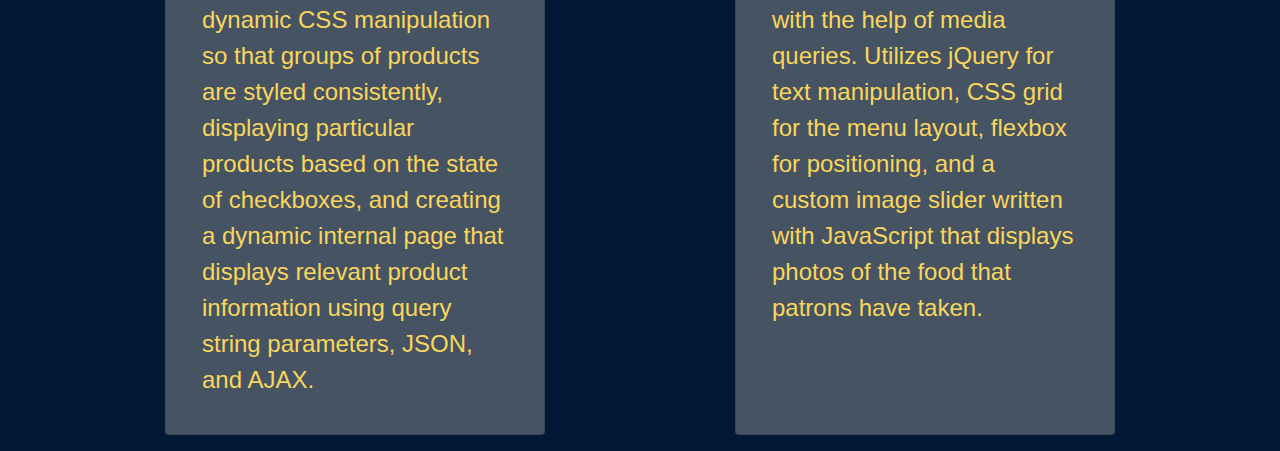
==== commit b3ed7472: "tweaked the copy and added GitHub icon to sticky nav" ====
--- a/projects.html
+++ b/projects.html
@@ -28,6 +28,7 @@
                     <!-- <a href="http://www.natesresume.com" class="home">Home</a> -->
                     <a href="mailto: nsims@ggc.edu?subject=Hey%20Nate!"><i class="fas fa-envelope"></i></a>
                     <!-- <a href="mailto: nsims@ggc.edu?subject=Hey%20Nate!">Contact me</a> -->
+                    <a href="https://github.com/solidstatedrivee"><i class="fab fa-github"></i></a>
 
                 </div>
 
@@ -74,7 +75,8 @@
             <div class="container">
                 <h3 class="visualEvidence text-center">
                     Visual evidence
-                    <small class="text-muted"> of my work and projects that I have contributed to</small>
+                    <small class="text-muted"> of my work and projects that I have contributed to. All the code for
+                        these projects can be found on my <a href="https://github.com/solidstatedrivee" target="_blank">GitHub</a>.</small>
                 </h3>
                 <div class="row">
                     <div class="card px-3 py-3 mx-auto col-12 col-md-8 col-lg-6 col-xl-4" style="width: 36rem;">
@@ -190,9 +192,11 @@
                         <img src="_images/eltorero.jpg" class="card-img-top showClickCursor enlargeImage" alt="...">
                         <small class="text-secondary text-center full-size">Click for full-size image</small>
                         <div class="card-body">
-                            <p class="card-text">A complete design overhaul of an existing site for my favorite local Mexican resturant. Made responsive with
+                            <p class="card-text">A complete design overhaul of an existing site for my favorite local
+                                Mexican resturant. Made responsive with
                                 the help of media queries. Utilizes jQuery for text manipulation, CSS grid for the
-                                menu layout, flexbox for positioning, and a custom image slider written with JavaScript that displays photos of the food that patrons have taken.
+                                menu layout, flexbox for positioning, and a custom image slider written with JavaScript
+                                that displays photos of the food that patrons have taken.
                             </p>
                         </div>
                     </div>
--- a/_css/resume-styles.css
+++ b/_css/resume-styles.css
@@ -945,6 +945,17 @@
     /* padding-left: 50px; */
 }
 
+.fa-github {
+    /* border: 1px solid black; */
+    font-size: 1.2em;
+    margin: 0;
+    padding: 0;
+}
+
+.fa-github:hover {
+    color: #011936;
+}
+
 /*MAIN NAVIGATION*/
 
 .active {
